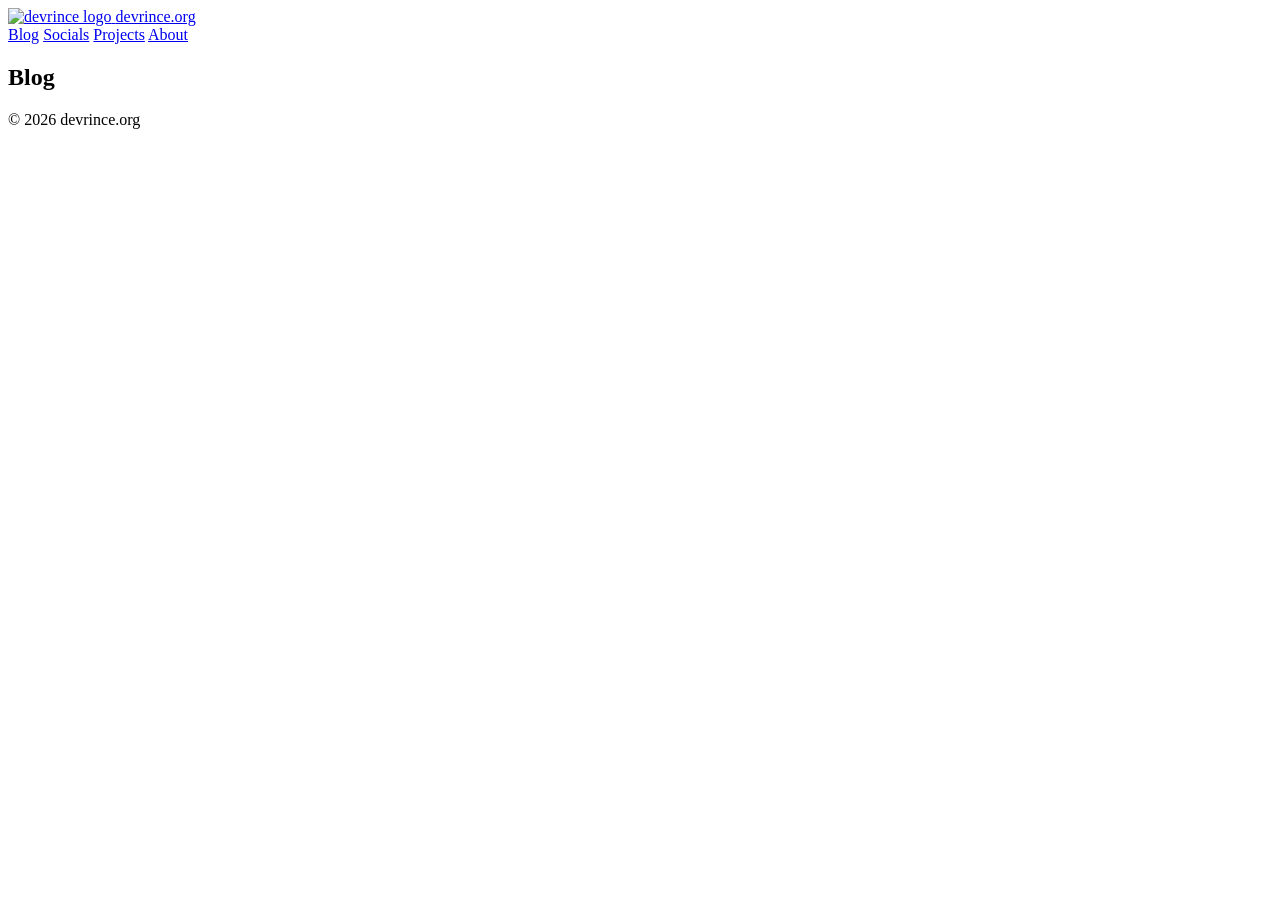
==== index.html @ 3d107c9f "Add initial HTML structure for the blog page" ====
<!DOCTYPE html>
<html lang="en">
    <head>
        <meta charset="UTF-8">
        <meta name="viewport" content="width=device-width, initial-scale=1.0">
        <title>Blog | devrince.org</title>
        <meta name="description" content="Prince (Devrince): blog post about my projects and learning.">
        <link rel="icon" href="logo.svg" type="image/svg+xml">
        <link rel="stylesheet" href="styles.css">
    </head>
    <body>

        <header>
            <a class="brand" href="index.html">
                <img src="logo.svg" alt="devrince logo" class="logo-img">
                <span>devrince.org</span>
            </a>
            <nav>
                <a href="index.html" class="active">Blog</a>
                <a href="socials.html">Socials</a>
                <a href="projects.html">Projects</a>
                <a href="about.html">About</a>
            </nav>
        </header>

        <main>
            <h2>Blog</h2>
            <div id="post-list"></div>
        </main>

        <footer>&copy; 2026 devrince.org</footer>

        <script src="posts.js"></script>
        <script src="scripts.js"></script>
    </body>
</html>
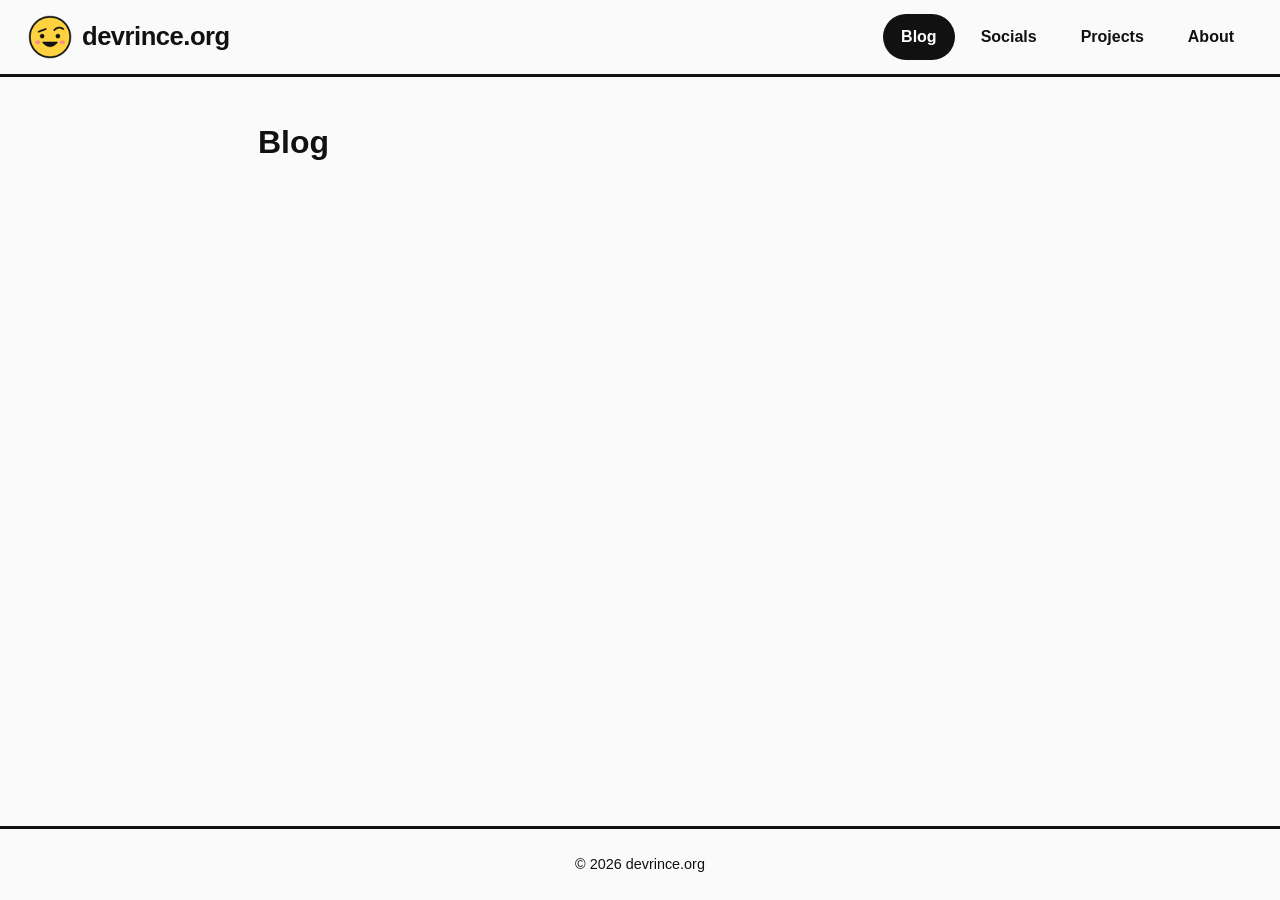
==== commit e1e75be2: "Add debuged socials page and styles for social media links" ====
--- a/index.html
+++ b/index.html
@@ -5,14 +5,14 @@
         <meta name="viewport" content="width=device-width, initial-scale=1.0">
         <title>Blog | devrince.org</title>
         <meta name="description" content="Prince (Devrince): blog post about my projects and learning.">
-        <link rel="icon" href="logo.svg" type="image/svg+xml">
+        <link rel="icon" href="logo.png" type="image/svg+xml">
         <link rel="stylesheet" href="styles.css">
     </head>
     <body>
 
         <header>
             <a class="brand" href="index.html">
-                <img src="logo.svg" alt="devrince logo" class="logo-img">
+                <img src="logo.png" alt="devrince logo" class="logo-img">
                 <span>devrince.org</span>
             </a>
             <nav>
--- a/styles.css
+++ b/styles.css
@@ -0,0 +1,236 @@
+/* ===== Colors and base ===== */
+:root {
+  --bg: #fafafa;
+  --ink: #111;
+  --white: #fff;
+  --yellow: #ffd23f;
+  --muted: #555;
+}
+
+* { box-sizing: border-box; margin: 0; padding: 0; }
+
+body {
+  font-family: "Helvetica Neue", Arial, sans-serif;
+  background: var(--bg);
+  color: var(--ink);
+  min-height: 100vh;
+  display: flex;
+  flex-direction: column;
+  line-height: 1.6;
+}
+
+/* ===== Top bar ===== */
+header {
+  display: flex;
+  justify-content: space-between;
+  align-items: center;
+  flex-wrap: wrap;
+  gap: 12px;
+  padding: 14px 28px;
+  border-bottom: 3px solid var(--ink);
+}
+
+.brand {
+  display: flex;
+  align-items: center;
+  gap: 10px;
+  text-decoration: none;
+  color: var(--ink);
+  cursor: pointer;
+}
+
+.logo-img {
+  width: 44px;
+  height: 44px;
+}
+
+.brand span {
+  font-size: 1.6rem;
+  font-weight: 900;
+  letter-spacing: -0.5px;
+}
+
+nav {
+  display: flex;
+  flex-wrap: wrap;
+  gap: 8px;
+}
+
+nav a {
+  font-weight: 700;
+  color: var(--ink);
+  text-decoration: none;
+  padding: 8px 16px;
+  border: 2px solid transparent;
+  border-radius: 999px;
+  cursor: pointer;
+  transition: transform 0.15s, background 0.15s;
+}
+
+nav a:hover,
+nav a:focus-visible {
+  background: var(--yellow);
+  border-color: var(--ink);
+  transform: rotate(-2deg);
+  outline: none;
+}
+
+nav a.active {
+  background: var(--ink);
+  color: var(--white);
+}
+
+/* ===== Page content ===== */
+main {
+  flex: 1;
+  width: 100%;
+  max-width: 820px;
+  margin: 0 auto;
+  padding: 40px 28px;
+}
+
+h2 {
+  font-size: 2rem;
+  font-weight: 900;
+  margin-bottom: 20px;
+}
+
+/* ===== Blog posts ===== */
+.post {
+  background: var(--white);
+  border: 2px solid var(--ink);
+  border-radius: 16px;
+  padding: 24px;
+  margin-bottom: 24px;
+  box-shadow: 6px 6px 0 var(--ink);
+}
+
+.post time {
+  font-weight: 700;
+  font-size: 0.9rem;
+}
+
+.post h3 {
+  font-size: 1.5rem;
+  margin: 6px 0 12px;
+}
+
+.post p {
+  margin-bottom: 12px;
+}
+
+/* ===== Cards (socials and projects) ===== */
+.cards {
+  display: grid;
+  gap: 18px;
+  grid-template-columns: repeat(auto-fit, minmax(220px, 1fr));
+}
+
+.card {
+  display: flex;
+  align-items: center;
+  gap: 14px;
+  padding: 20px;
+  background: var(--white);
+  border: 2px solid var(--ink);
+  border-radius: 16px;
+  color: var(--ink);
+  text-decoration: none;
+  cursor: pointer;
+  transition: transform 0.15s, box-shadow 0.15s;
+}
+
+.card:hover,
+.card:focus-visible {
+  transform: translate(-3px, -3px);
+  box-shadow: 6px 6px 0 var(--ink);
+  outline: none;
+}
+
+.card strong {
+  display: block;
+  font-size: 1.1rem;
+}
+
+.card span {
+  color: var(--muted);
+  font-size: 0.95rem;
+}
+
+.icon {
+  width: 36px;
+  height: 36px;
+  flex-shrink: 0;
+}
+
+.project { display: block; }
+
+.project strong {
+  font-size: 1.3rem;
+}
+
+/* ===== About ===== */
+.about-text p {
+  max-width: 65ch;
+  margin-bottom: 16px;
+  font-size: 1.05rem;
+}
+
+/* ===== Admin helper (not in the menu) ===== */
+.note {
+  color: var(--muted);
+  margin-bottom: 20px;
+}
+
+.admin-form label,
+.admin-output {
+  display: block;
+  font-weight: 700;
+  margin-bottom: 16px;
+}
+
+.admin-form input,
+.admin-form textarea,
+.admin-output textarea {
+  display: block;
+  width: 100%;
+  margin-top: 6px;
+  padding: 10px;
+  font: inherit;
+  font-weight: 400;
+  color: var(--ink);
+  background: var(--white);
+  border: 2px solid var(--ink);
+  border-radius: 10px;
+}
+
+.btn {
+  font: inherit;
+  font-weight: 700;
+  color: var(--ink);
+  background: var(--yellow);
+  border: 2px solid var(--ink);
+  border-radius: 999px;
+  padding: 10px 18px;
+  margin-bottom: 16px;
+  cursor: pointer;
+}
+
+.btn:hover {
+  transform: rotate(-2deg);
+}
+
+/* ===== Footer ===== */
+footer {
+  text-align: center;
+  padding: 24px;
+  font-size: 0.9rem;
+  border-top: 3px solid var(--ink);
+}
+
+/* ===== Phones ===== */
+@media (max-width: 520px) {
+  header { padding: 14px 16px; }
+  main { padding: 28px 16px; }
+  .brand span { font-size: 1.3rem; }
+}
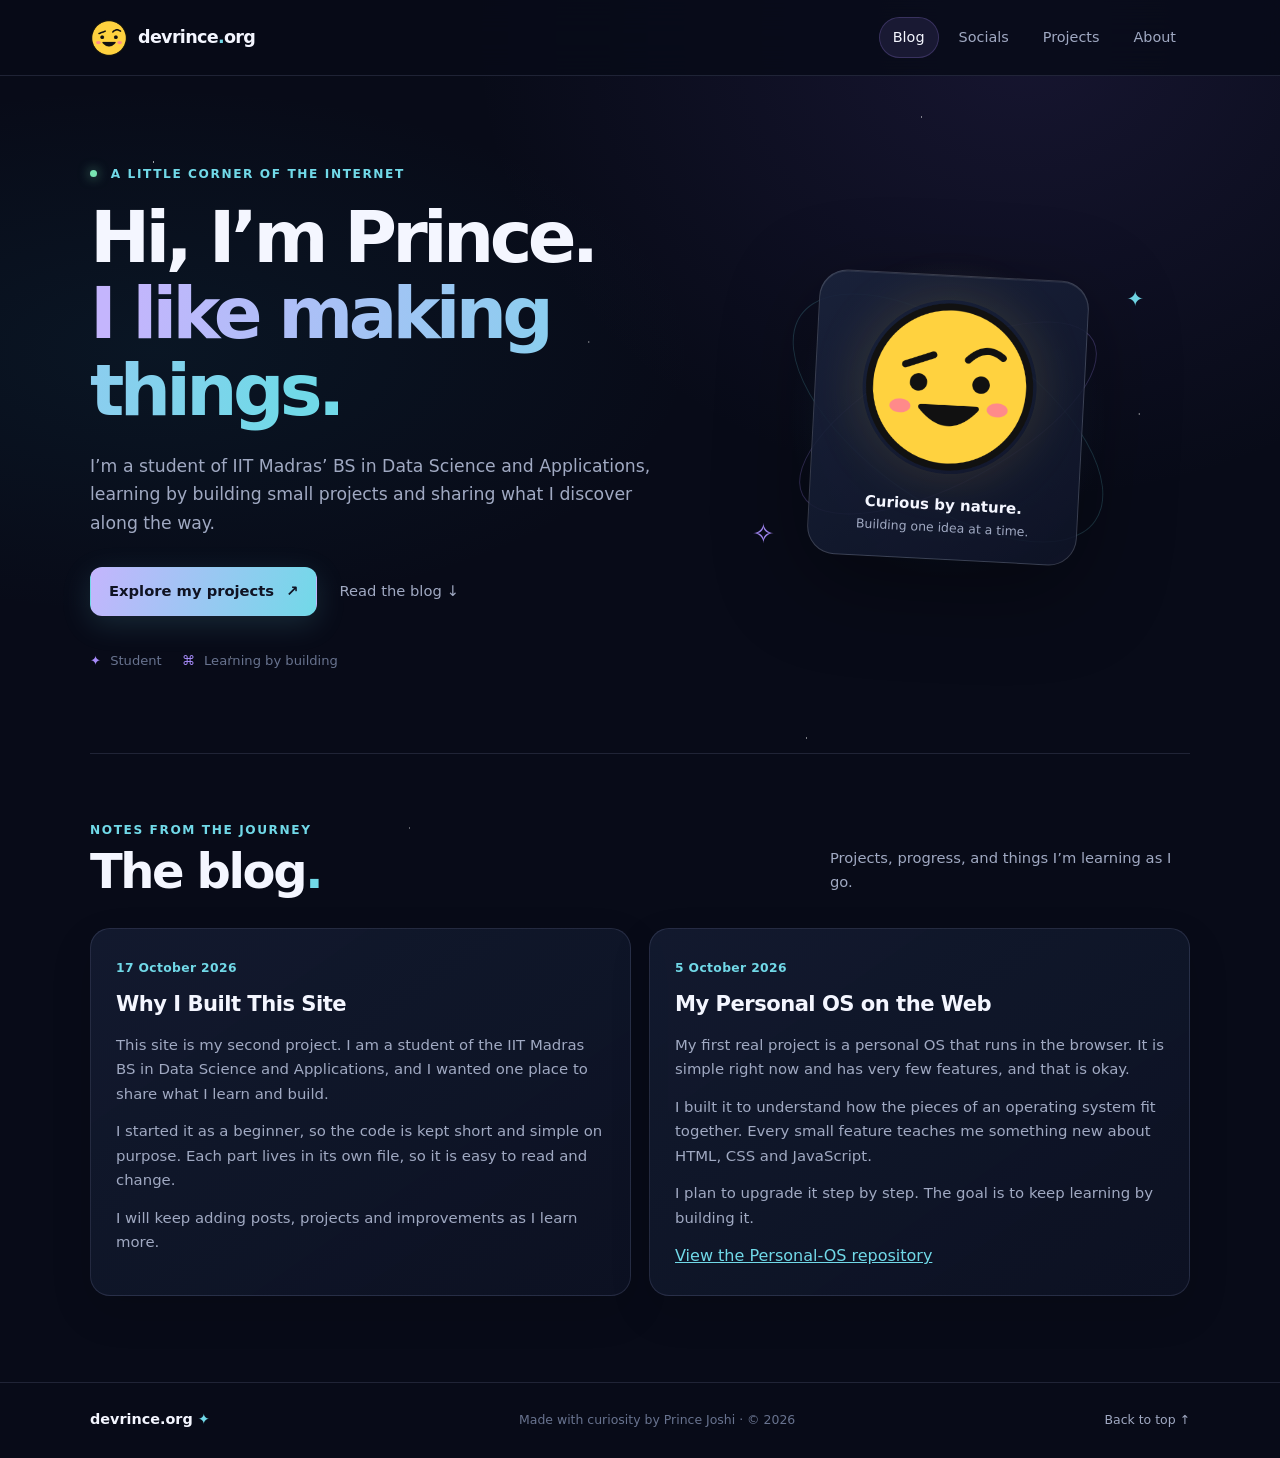
==== commit 041be963: "Refactor blog and project pages for improved structure and accessibility; update styles for a modern" ====
--- a/index.html
+++ b/index.html
@@ -3,20 +3,20 @@
     <head>
         <meta charset="UTF-8">
         <meta name="viewport" content="width=device-width, initial-scale=1.0">
-        <title>Blog | devrince.org</title>
-        <meta name="description" content="Prince (Devrince): blog post about my projects and learning.">
-        <link rel="icon" href="logo.png" type="image/svg+xml">
+        <meta name="description" content="The personal website of Prince Joshi — student, builder, and lifelong learner.">
+        <meta name="theme-color" content="#080b18">
+        <title>Prince Joshi — Devrince</title>
+        <link rel="icon" href="logo.png" type="image/png">
         <link rel="stylesheet" href="styles.css">
     </head>
-    <body>
-
-        <header>
-            <a class="brand" href="index.html">
-                <img src="logo.png" alt="devrince logo" class="logo-img">
-                <span>devrince.org</span>
+    <body id="top">
+        <header class="site-header">
+            <a class="brand" href="index.html" aria-label="Devrince home">
+                <img src="logo.png" alt="" class="logo-img">
+                <span>devrince<span class="brand-dot">.</span>org</span>
             </a>
-            <nav>
-                <a href="index.html" class="active">Blog</a>
+            <nav aria-label="Main navigation">
+                <a href="#blog" class="active" aria-current="page">Blog</a>
                 <a href="socials.html">Socials</a>
                 <a href="projects.html">Projects</a>
                 <a href="about.html">About</a>
@@ -24,13 +24,52 @@
         </header>
 
         <main>
-            <h2>Blog</h2>
-            <div id="post-list"></div>
+            <section class="hero" aria-labelledby="hero-title">
+                <div class="hero-copy">
+                    <p class="eyebrow"><span class="status-dot"></span> A little corner of the internet</p>
+                    <h1 id="hero-title">Hi, I’m Prince.<br><span class="gradient-text">I like making things.</span></h1>
+                    <p class="hero-text">I’m a student of IIT Madras’ BS in Data Science and Applications, learning by building small projects and sharing what I discover along the way.</p>
+                    <div class="hero-actions">
+                        <a class="button button-primary" href="projects.html">Explore my projects <span aria-hidden="true">↗</span></a>
+                        <a class="text-link" href="#blog">Read the blog <span aria-hidden="true">↓</span></a>
+                    </div>
+                    <div class="hero-meta">
+                        <span><span aria-hidden="true">✦</span> Student</span>
+                        <span><span aria-hidden="true">⌘</span> Learning by building</span>
+                    </div>
+                </div>
+
+                <div class="hero-art" aria-label="A smiling yellow face, the Devrince logo">
+                    <div class="orbit orbit-one"></div>
+                    <div class="orbit orbit-two"></div>
+                    <span class="orbit-star orbit-star-one" aria-hidden="true">✦</span>
+                    <span class="orbit-star orbit-star-two" aria-hidden="true">✧</span>
+                    <div class="logo-card">
+                        <img src="logo.png" alt="Devrince smiling face logo">
+                        <p>Curious by nature.<br><span>Building one idea at a time.</span></p>
+                    </div>
+                </div>
+            </section>
+
+            <section class="section blog-section" id="blog" aria-labelledby="blog-title">
+                <div class="section-heading">
+                    <div>
+                        <p class="eyebrow">Notes from the journey</p>
+                        <h2 id="blog-title">The blog<span class="brand-dot">.</span></h2>
+                    </div>
+                    <p class="section-intro">Projects, progress, and things I’m learning as I go.</p>
+                </div>
+                <div id="post-list" class="post-list"></div>
+            </section>
         </main>
 
-        <footer>&copy; 2026 devrince.org</footer>
+        <footer class="site-footer">
+            <a class="footer-brand" href="#top">devrince.org <span class="brand-dot">✦</span></a>
+            <p>Made with curiosity by Prince Joshi · © 2026</p>
+            <a class="back-to-top" href="#top">Back to top ↑</a>
+        </footer>
 
         <script src="posts.js"></script>
-        <script src="scripts.js"></script>
+        <script src="script.js"></script>
     </body>
-</html>+</html>
--- a/styles.css
+++ b/styles.css
@@ -1,192 +1,591 @@
-/* ===== Colors and base ===== */
 :root {
-  --bg: #fafafa;
-  --ink: #111;
-  --white: #fff;
+  color-scheme: dark;
+  --bg: #080b18;
+  --panel: #101629;
+  --panel-raised: #141c32;
+  --ink: #f4f6ff;
+  --muted: #a0a9c2;
+  --subtle: #68738f;
+  --line: rgba(191, 202, 255, 0.13);
+  --violet: #a78bfa;
+  --cyan: #71d9e8;
   --yellow: #ffd23f;
-  --muted: #555;
-}
-
-* { box-sizing: border-box; margin: 0; padding: 0; }
+  --content-width: 1100px;
+}
+
+* {
+  box-sizing: border-box;
+}
+
+html {
+  scroll-behavior: smooth;
+  scroll-padding-top: 100px;
+}
 
 body {
-  font-family: "Helvetica Neue", Arial, sans-serif;
-  background: var(--bg);
-  color: var(--ink);
   min-height: 100vh;
+  margin: 0;
   display: flex;
   flex-direction: column;
-  line-height: 1.6;
-}
-
-/* ===== Top bar ===== */
-header {
+  color: var(--ink);
+  background-color: var(--bg);
+  background-image:
+    radial-gradient(1px 1px at 12% 18%, rgba(255, 255, 255, 0.62) 50%, transparent 100%),
+    radial-gradient(1px 1px at 72% 13%, rgba(255, 255, 255, 0.48) 50%, transparent 100%),
+    radial-gradient(1px 1px at 46% 38%, rgba(255, 255, 255, 0.4) 50%, transparent 100%),
+    radial-gradient(1px 1px at 89% 46%, rgba(255, 255, 255, 0.48) 50%, transparent 100%),
+    radial-gradient(1px 1px at 18% 73%, rgba(255, 255, 255, 0.38) 50%, transparent 100%),
+    radial-gradient(1px 1px at 63% 82%, rgba(255, 255, 255, 0.48) 50%, transparent 100%),
+    radial-gradient(1px 1px at 32% 92%, rgba(255, 255, 255, 0.36) 50%, transparent 100%),
+    radial-gradient(ellipse at 80% 4%, rgba(93, 71, 166, 0.17), transparent 38%),
+    radial-gradient(ellipse at 12% 39%, rgba(25, 116, 143, 0.1), transparent 34%);
+  background-attachment: fixed;
+  font-family: Inter, ui-sans-serif, system-ui, -apple-system, BlinkMacSystemFont, "Segoe UI", sans-serif;
+  line-height: 1.65;
+  -webkit-font-smoothing: antialiased;
+}
+
+a {
+  color: inherit;
+}
+
+a:focus-visible,
+button:focus-visible,
+input:focus-visible,
+textarea:focus-visible {
+  outline: 3px solid var(--cyan);
+  outline-offset: 4px;
+}
+
+.site-header {
+  position: sticky;
+  top: 0;
+  z-index: 10;
+  width: 100%;
+  min-height: 76px;
+  padding: 12px max(24px, calc((100vw - var(--content-width)) / 2));
   display: flex;
+  align-items: center;
   justify-content: space-between;
+  gap: 24px;
+  border-bottom: 1px solid var(--line);
+  background: rgba(8, 11, 24, 0.84);
+  backdrop-filter: blur(18px);
+}
+
+.brand {
+  display: inline-flex;
+  align-items: center;
+  gap: 10px;
+  color: var(--ink);
+  text-decoration: none;
+  font-size: 1.1rem;
+  font-weight: 750;
+  letter-spacing: -0.04em;
+}
+
+.logo-img {
+  width: 38px;
+  height: 38px;
+  object-fit: contain;
+  border-radius: 50%;
+}
+
+.brand-dot {
+  color: var(--cyan);
+}
+
+nav {
+  display: flex;
+  align-items: center;
+  gap: 6px;
+}
+
+nav a {
+  padding: 8px 13px;
+  border: 1px solid transparent;
+  border-radius: 999px;
+  color: var(--muted);
+  text-decoration: none;
+  font-size: 0.9rem;
+  transition: color 160ms ease, background 160ms ease, border-color 160ms ease;
+}
+
+nav a:hover,
+nav a:focus-visible,
+nav a.active {
+  color: var(--ink);
+  background: rgba(167, 139, 250, 0.11);
+  border-color: rgba(167, 139, 250, 0.22);
+}
+
+main {
+  flex: 1;
+  width: min(100% - 48px, var(--content-width));
+  margin: 0 auto;
+}
+
+.hero {
+  min-height: 580px;
+  padding: 88px 0 82px;
+  display: grid;
+  grid-template-columns: minmax(0, 1.08fr) minmax(300px, 0.92fr);
+  align-items: center;
+  gap: 48px;
+}
+
+.eyebrow {
+  margin: 0 0 15px;
+  color: var(--cyan);
+  font-size: 0.76rem;
+  font-weight: 750;
+  letter-spacing: 0.13em;
+  text-transform: uppercase;
+}
+
+.status-dot {
+  display: inline-block;
+  width: 7px;
+  height: 7px;
+  margin: 0 8px 1px 0;
+  border-radius: 50%;
+  background: #79e4b2;
+  box-shadow: 0 0 12px rgba(121, 228, 178, 0.7);
+}
+
+.hero h1 {
+  margin: 0;
+  font-size: clamp(2.8rem, 5.7vw, 4.5rem);
+  line-height: 1.06;
+  letter-spacing: -0.065em;
+}
+
+.gradient-text {
+  color: transparent;
+  background: linear-gradient(100deg, #c4b5fd 5%, #71d9e8 92%);
+  background-clip: text;
+  -webkit-background-clip: text;
+}
+
+.hero-text {
+  max-width: 590px;
+  margin: 24px 0 0;
+  color: var(--muted);
+  font-size: 1.08rem;
+}
+
+.hero-actions {
+  margin-top: 30px;
+  display: flex;
   align-items: center;
   flex-wrap: wrap;
+  gap: 22px;
+}
+
+.button {
+  min-height: 48px;
+  padding: 11px 18px;
+  display: inline-flex;
+  align-items: center;
+  justify-content: center;
   gap: 12px;
-  padding: 14px 28px;
-  border-bottom: 3px solid var(--ink);
-}
-
-.brand {
+  border: 1px solid transparent;
+  border-radius: 12px;
+  text-decoration: none;
+  font-size: 0.92rem;
+  font-weight: 700;
+  transition: transform 160ms ease, box-shadow 160ms ease, background 160ms ease;
+}
+
+.button:hover {
+  transform: translateY(-2px);
+}
+
+.button-primary {
+  color: #101323;
+  background: linear-gradient(110deg, #c4b5fd, #71d9e8);
+  box-shadow: 0 8px 30px rgba(113, 217, 232, 0.15);
+}
+
+.button-primary:hover {
+  box-shadow: 0 10px 34px rgba(113, 217, 232, 0.25);
+}
+
+.text-link {
+  color: var(--muted);
+  text-decoration: none;
+  font-size: 0.92rem;
+}
+
+.text-link:hover,
+.back-to-top:hover {
+  color: var(--cyan);
+}
+
+.hero-meta {
+  margin-top: 34px;
+  display: flex;
+  flex-wrap: wrap;
+  gap: 20px;
+  color: var(--subtle);
+  font-size: 0.82rem;
+}
+
+.hero-meta span span {
+  padding-right: 5px;
+  color: var(--violet);
+}
+
+.hero-art {
+  position: relative;
+  min-height: 380px;
+  display: grid;
+  place-items: center;
+  isolation: isolate;
+}
+
+.hero-art::before {
+  position: absolute;
+  z-index: -1;
+  width: min(320px, 80vw);
+  aspect-ratio: 1;
+  border-radius: 50%;
+  background: radial-gradient(circle, rgba(117, 98, 190, 0.2), rgba(37, 93, 133, 0.11) 48%, transparent 70%);
+  content: "";
+}
+
+.orbit {
+  position: absolute;
+  width: 330px;
+  height: 130px;
+  border: 1px solid rgba(167, 139, 250, 0.28);
+  border-radius: 50%;
+  transform: rotate(-28deg);
+}
+
+.orbit-two {
+  width: 360px;
+  height: 170px;
+  border-color: rgba(113, 217, 232, 0.2);
+  transform: rotate(35deg);
+}
+
+.orbit-star {
+  position: absolute;
+  color: var(--cyan);
+}
+
+.orbit-star-one {
+  top: 54px;
+  right: 46px;
+  font-size: 1.3rem;
+}
+
+.orbit-star-two {
+  bottom: 51px;
+  left: 46px;
+  color: var(--violet);
+  font-size: 1.7rem;
+}
+
+.logo-card {
+  width: min(270px, 70vw);
+  padding: 24px 20px 20px;
+  border: 1px solid rgba(255, 255, 255, 0.16);
+  border-radius: 28px;
+  background: linear-gradient(145deg, rgba(26, 35, 60, 0.92), rgba(15, 20, 39, 0.88));
+  box-shadow: 0 24px 90px rgba(0, 0, 0, 0.38), inset 0 1px rgba(255, 255, 255, 0.09);
+  text-align: center;
+  transform: rotate(3deg);
+}
+
+.logo-card img {
+  width: 174px;
+  height: 174px;
+  object-fit: contain;
+  border-radius: 50%;
+  box-shadow: 0 0 54px rgba(255, 210, 63, 0.15);
+}
+
+.logo-card p {
+  margin: 13px 0 0;
+  font-size: 0.94rem;
+  font-weight: 700;
+  line-height: 1.45;
+}
+
+.logo-card p span {
+  color: var(--muted);
+  font-size: 0.78rem;
+  font-weight: 450;
+}
+
+.section {
+  padding: 66px 0 86px;
+  border-top: 1px solid var(--line);
+}
+
+.section-heading {
+  margin-bottom: 28px;
+  display: flex;
+  align-items: end;
+  justify-content: space-between;
+  gap: 24px;
+}
+
+.section-heading .eyebrow {
+  margin-bottom: 4px;
+}
+
+.section-heading h2,
+.page-title {
+  margin: 0;
+  font-size: clamp(2rem, 4vw, 3rem);
+  line-height: 1.15;
+  letter-spacing: -0.05em;
+}
+
+.section-intro {
+  max-width: 360px;
+  margin: 0 0 5px;
+  color: var(--muted);
+  font-size: 0.92rem;
+}
+
+.post-list {
+  display: grid;
+  grid-template-columns: repeat(2, minmax(0, 1fr));
+  gap: 18px;
+}
+
+.post,
+.card,
+.about-panel {
+  border: 1px solid var(--line);
+  border-radius: 20px;
+  background: linear-gradient(145deg, rgba(20, 28, 50, 0.86), rgba(13, 18, 35, 0.94));
+  box-shadow: 0 16px 40px rgba(0, 0, 0, 0.13);
+}
+
+.post {
+  padding: 25px;
+}
+
+.post time {
+  color: var(--cyan);
+  font-size: 0.77rem;
+  font-weight: 700;
+  letter-spacing: 0.03em;
+}
+
+.post h3 {
+  margin: 10px 0 14px;
+  font-size: 1.32rem;
+  line-height: 1.35;
+  letter-spacing: -0.025em;
+}
+
+.post p,
+.about-text p {
+  margin: 0 0 13px;
+  color: var(--muted);
+  font-size: 0.93rem;
+}
+
+.post p:last-child,
+.about-text p:last-child {
+  margin-bottom: 0;
+}
+
+.post a,
+.inline-link {
+  color: var(--cyan);
+}
+
+.page-main {
+  padding-top: 72px;
+  padding-bottom: 88px;
+}
+
+.page-heading {
+  max-width: 690px;
+  margin-bottom: 32px;
+}
+
+.page-heading .eyebrow {
+  margin-bottom: 8px;
+}
+
+.page-heading > p:last-child {
+  margin: 14px 0 0;
+  color: var(--muted);
+  font-size: 1rem;
+}
+
+.cards {
+  display: grid;
+  grid-template-columns: repeat(auto-fit, minmax(240px, 1fr));
+  gap: 16px;
+}
+
+.card {
+  min-height: 126px;
+  padding: 22px;
   display: flex;
   align-items: center;
-  gap: 10px;
-  text-decoration: none;
-  color: var(--ink);
-  cursor: pointer;
-}
-
-.logo-img {
-  width: 44px;
-  height: 44px;
-}
-
-.brand span {
-  font-size: 1.6rem;
-  font-weight: 900;
-  letter-spacing: -0.5px;
-}
-
-nav {
-  display: flex;
-  flex-wrap: wrap;
-  gap: 8px;
-}
-
-nav a {
-  font-weight: 700;
+  gap: 16px;
   color: var(--ink);
   text-decoration: none;
-  padding: 8px 16px;
-  border: 2px solid transparent;
-  border-radius: 999px;
-  cursor: pointer;
-  transition: transform 0.15s, background 0.15s;
-}
-
-nav a:hover,
-nav a:focus-visible {
-  background: var(--yellow);
-  border-color: var(--ink);
-  transform: rotate(-2deg);
-  outline: none;
-}
-
-nav a.active {
-  background: var(--ink);
-  color: var(--white);
-}
-
-/* ===== Page content ===== */
-main {
-  flex: 1;
+  transition: transform 170ms ease, border-color 170ms ease, background 170ms ease;
+}
+
+.card:hover,
+.card:focus-visible {
+  transform: translateY(-3px);
+  border-color: rgba(113, 217, 232, 0.42);
+  background: linear-gradient(145deg, rgba(27, 38, 65, 0.95), rgba(15, 24, 42, 0.98));
+}
+
+.icon {
+  width: 38px;
+  height: 38px;
+  flex: 0 0 38px;
+  color: var(--cyan);
+}
+
+.card strong {
+  display: block;
+  font-size: 1rem;
+}
+
+.card span {
+  display: block;
+  margin-top: 3px;
+  color: var(--muted);
+  font-size: 0.86rem;
+}
+
+.project-card {
+  align-items: flex-start;
+  flex-direction: column;
+  gap: 18px;
+}
+
+.project-mark {
+  width: 48px;
+  height: 48px;
+  display: grid;
+  place-items: center;
+  border: 1px solid rgba(167, 139, 250, 0.25);
+  border-radius: 15px;
+  color: var(--violet);
+  background: rgba(167, 139, 250, 0.1);
+  font-size: 1.2rem;
+}
+
+.project-card strong {
+  font-size: 1.2rem;
+}
+
+.project-card .project-description {
+  max-width: 55ch;
+  margin-top: 8px;
+  line-height: 1.65;
+}
+
+.project-link {
+  margin-top: 18px;
+  color: var(--cyan) !important;
+  font-size: 0.85rem !important;
+  font-weight: 700;
+}
+
+.about-layout {
+  display: grid;
+  grid-template-columns: minmax(0, 1.3fr) minmax(230px, 0.7fr);
+  gap: 18px;
+  align-items: start;
+}
+
+.about-panel {
+  padding: 28px;
+}
+
+.about-text p {
+  font-size: 1rem;
+}
+
+.about-facts {
+  display: grid;
+  gap: 12px;
+}
+
+.fact {
+  padding: 17px;
+  border: 1px solid var(--line);
+  border-radius: 15px;
+  background: rgba(16, 22, 41, 0.76);
+}
+
+.fact span {
+  display: block;
+  color: var(--subtle);
+  font-size: 0.74rem;
+  font-weight: 700;
+  letter-spacing: 0.08em;
+  text-transform: uppercase;
+}
+
+.fact strong {
+  display: block;
+  margin-top: 5px;
+  font-size: 0.9rem;
+}
+
+.site-footer {
   width: 100%;
-  max-width: 820px;
-  margin: 0 auto;
-  padding: 40px 28px;
-}
-
-h2 {
-  font-size: 2rem;
-  font-weight: 900;
-  margin-bottom: 20px;
-}
-
-/* ===== Blog posts ===== */
-.post {
-  background: var(--white);
-  border: 2px solid var(--ink);
-  border-radius: 16px;
-  padding: 24px;
-  margin-bottom: 24px;
-  box-shadow: 6px 6px 0 var(--ink);
-}
-
-.post time {
-  font-weight: 700;
-  font-size: 0.9rem;
-}
-
-.post h3 {
-  font-size: 1.5rem;
-  margin: 6px 0 12px;
-}
-
-.post p {
-  margin-bottom: 12px;
-}
-
-/* ===== Cards (socials and projects) ===== */
-.cards {
-  display: grid;
-  gap: 18px;
-  grid-template-columns: repeat(auto-fit, minmax(220px, 1fr));
-}
-
-.card {
+  min-height: 76px;
+  padding: 18px max(24px, calc((100vw - var(--content-width)) / 2));
   display: flex;
   align-items: center;
-  gap: 14px;
-  padding: 20px;
-  background: var(--white);
-  border: 2px solid var(--ink);
-  border-radius: 16px;
+  justify-content: space-between;
+  gap: 20px;
+  border-top: 1px solid var(--line);
+  color: var(--subtle);
+  font-size: 0.78rem;
+}
+
+.site-footer p {
+  margin: 0;
+  text-align: center;
+}
+
+.footer-brand,
+.back-to-top {
+  color: var(--muted);
+  text-decoration: none;
+}
+
+.footer-brand {
   color: var(--ink);
-  text-decoration: none;
-  cursor: pointer;
-  transition: transform 0.15s, box-shadow 0.15s;
-}
-
-.card:hover,
-.card:focus-visible {
-  transform: translate(-3px, -3px);
-  box-shadow: 6px 6px 0 var(--ink);
-  outline: none;
-}
-
-.card strong {
+  font-size: 0.9rem;
+  font-weight: 700;
+}
+
+/* Admin helper */
+.note {
+  max-width: 65ch;
+  margin: 14px 0 26px;
+  color: var(--muted);
+}
+
+.admin-form label,
+.admin-output label {
   display: block;
-  font-size: 1.1rem;
-}
-
-.card span {
-  color: var(--muted);
-  font-size: 0.95rem;
-}
-
-.icon {
-  width: 36px;
-  height: 36px;
-  flex-shrink: 0;
-}
-
-.project { display: block; }
-
-.project strong {
-  font-size: 1.3rem;
-}
-
-/* ===== About ===== */
-.about-text p {
-  max-width: 65ch;
-  margin-bottom: 16px;
-  font-size: 1.05rem;
-}
-
-/* ===== Admin helper (not in the menu) ===== */
-.note {
-  color: var(--muted);
-  margin-bottom: 20px;
-}
-
-.admin-form label,
-.admin-output {
-  display: block;
-  font-weight: 700;
-  margin-bottom: 16px;
+  margin-bottom: 18px;
+  color: var(--ink);
+  font-size: 0.9rem;
+  font-weight: 650;
 }
 
 .admin-form input,
@@ -194,43 +593,160 @@
 .admin-output textarea {
   display: block;
   width: 100%;
-  margin-top: 6px;
-  padding: 10px;
+  margin-top: 7px;
+  padding: 12px 14px;
+  border: 1px solid var(--line);
+  border-radius: 12px;
+  color: var(--ink);
+  background: var(--panel);
   font: inherit;
   font-weight: 400;
-  color: var(--ink);
-  background: var(--white);
-  border: 2px solid var(--ink);
-  border-radius: 10px;
-}
-
-.btn {
-  font: inherit;
-  font-weight: 700;
-  color: var(--ink);
-  background: var(--yellow);
-  border: 2px solid var(--ink);
-  border-radius: 999px;
-  padding: 10px 18px;
-  margin-bottom: 16px;
-  cursor: pointer;
-}
-
-.btn:hover {
-  transform: rotate(-2deg);
-}
-
-/* ===== Footer ===== */
-footer {
-  text-align: center;
-  padding: 24px;
-  font-size: 0.9rem;
-  border-top: 3px solid var(--ink);
-}
-
-/* ===== Phones ===== */
-@media (max-width: 520px) {
-  header { padding: 14px 16px; }
-  main { padding: 28px 16px; }
-  .brand span { font-size: 1.3rem; }
-}
+}
+
+.admin-form textarea,
+.admin-output textarea {
+  resize: vertical;
+}
+
+.admin-output {
+  margin-top: 24px;
+}
+
+.admin-output textarea {
+  min-height: 180px;
+}
+
+.form-status {
+  min-height: 1.5em;
+  color: var(--cyan);
+  font-size: 0.88rem;
+}
+
+@media (max-width: 760px) {
+  .hero {
+    min-height: auto;
+    padding: 70px 0 62px;
+    grid-template-columns: 1fr;
+    gap: 26px;
+  }
+
+  .hero-copy {
+    max-width: 650px;
+  }
+
+  .hero-art {
+    min-height: 310px;
+  }
+
+  .post-list,
+  .about-layout {
+    grid-template-columns: 1fr;
+  }
+}
+
+@media (max-width: 560px) {
+  html {
+    scroll-padding-top: 132px;
+  }
+
+  .site-header {
+    min-height: 0;
+    padding: 12px 18px 10px;
+    align-items: flex-start;
+    flex-direction: column;
+    gap: 8px;
+  }
+
+  nav {
+    width: 100%;
+    justify-content: space-between;
+    gap: 0;
+  }
+
+  nav a {
+    padding: 7px 9px;
+    font-size: 0.82rem;
+  }
+
+  main {
+    width: min(100% - 36px, var(--content-width));
+  }
+
+  .hero {
+    padding-top: 55px;
+  }
+
+  .hero h1 {
+    font-size: clamp(2.55rem, 12vw, 3.6rem);
+  }
+
+  .hero-text {
+    font-size: 1rem;
+  }
+
+  .hero-art {
+    min-height: 280px;
+  }
+
+  .orbit {
+    width: 280px;
+    height: 110px;
+  }
+
+  .orbit-two {
+    width: 300px;
+    height: 140px;
+  }
+
+  .logo-card {
+    width: 230px;
+    padding: 18px;
+  }
+
+  .logo-card img {
+    width: 142px;
+    height: 142px;
+  }
+
+  .section {
+    padding: 52px 0 62px;
+  }
+
+  .section-heading {
+    align-items: flex-start;
+    flex-direction: column;
+    gap: 8px;
+  }
+
+  .post {
+    padding: 21px;
+  }
+
+  .page-main {
+    padding-top: 54px;
+    padding-bottom: 64px;
+  }
+
+  .site-footer {
+    padding: 17px 18px;
+    flex-wrap: wrap;
+    justify-content: center;
+    gap: 8px 18px;
+  }
+
+  .site-footer p {
+    width: 100%;
+    order: 1;
+  }
+}
+
+@media (prefers-reduced-motion: reduce) {
+  *,
+  *::before,
+  *::after {
+    scroll-behavior: auto !important;
+    transition-duration: 0.01ms !important;
+    animation-duration: 0.01ms !important;
+    animation-iteration-count: 1 !important;
+  }
+}
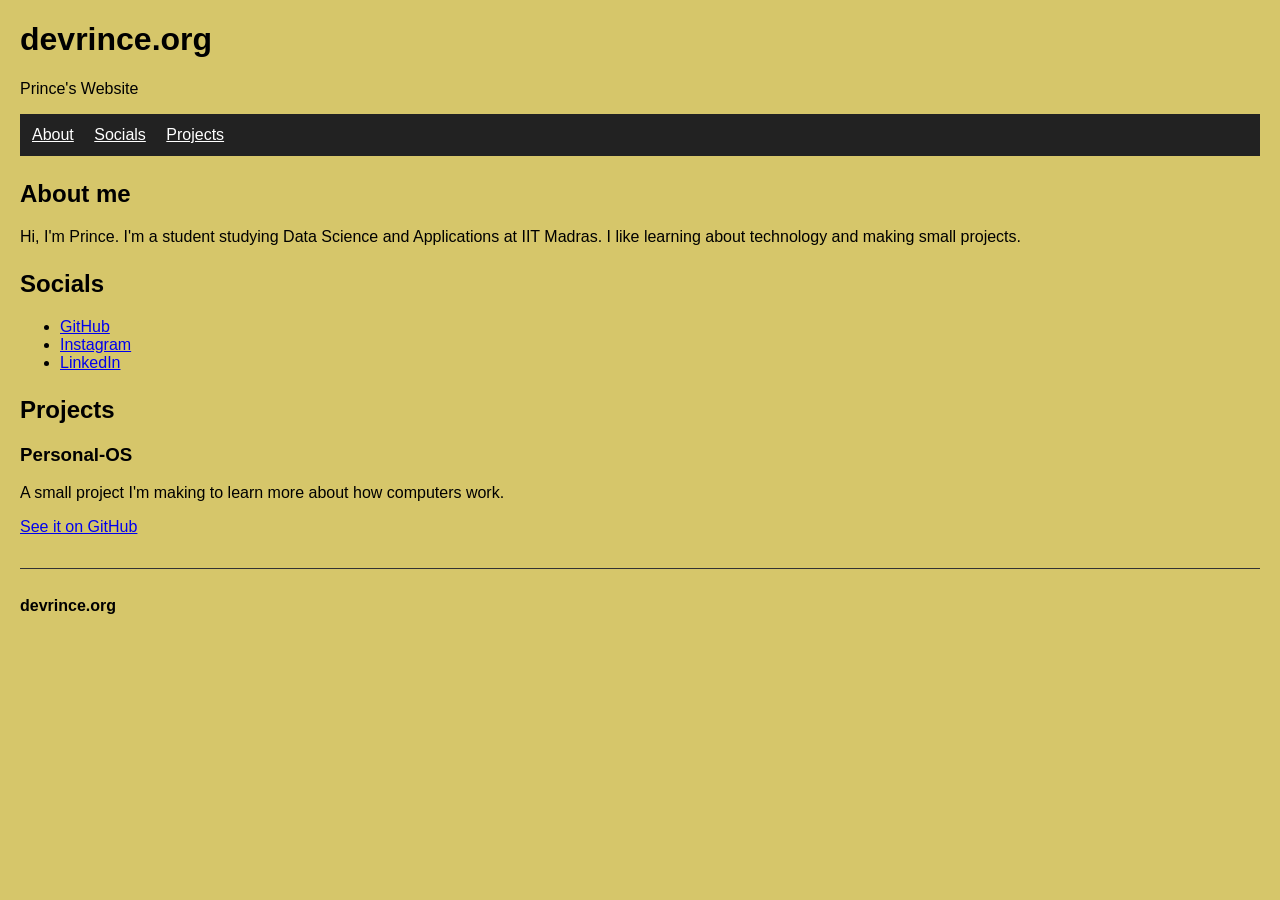
==== commit a208e9aa: "Remove about, admin, projects, and socials pages; simplify index structure and styles; delete unused" ====
--- a/index.html
+++ b/index.html
@@ -1,75 +1,44 @@
 <!DOCTYPE html>
 <html lang="en">
-    <head>
-        <meta charset="UTF-8">
-        <meta name="viewport" content="width=device-width, initial-scale=1.0">
-        <meta name="description" content="The personal website of Prince Joshi — student, builder, and lifelong learner.">
-        <meta name="theme-color" content="#080b18">
-        <title>Prince Joshi — Devrince</title>
-        <link rel="icon" href="logo.png" type="image/png">
-        <link rel="stylesheet" href="styles.css">
-    </head>
-    <body id="top">
-        <header class="site-header">
-            <a class="brand" href="index.html" aria-label="Devrince home">
-                <img src="logo.png" alt="" class="logo-img">
-                <span>devrince<span class="brand-dot">.</span>org</span>
-            </a>
-            <nav aria-label="Main navigation">
-                <a href="#blog" class="active" aria-current="page">Blog</a>
-                <a href="socials.html">Socials</a>
-                <a href="projects.html">Projects</a>
-                <a href="about.html">About</a>
-            </nav>
-        </header>
+<head>
+    <meta charset="UTF-8">
+    <meta name="viewport" content="width=device-width, initial-scale=1.0">
+    <title>devrince.org | Prince's Website</title>
+    <link rel="stylesheet" href="styles.css">
+</head>
+<body>
+    <h1>devrince.org</h1>
+    <p>Prince's Website</p>
 
-        <main>
-            <section class="hero" aria-labelledby="hero-title">
-                <div class="hero-copy">
-                    <p class="eyebrow"><span class="status-dot"></span> A little corner of the internet</p>
-                    <h1 id="hero-title">Hi, I’m Prince.<br><span class="gradient-text">I like making things.</span></h1>
-                    <p class="hero-text">I’m a student of IIT Madras’ BS in Data Science and Applications, learning by building small projects and sharing what I discover along the way.</p>
-                    <div class="hero-actions">
-                        <a class="button button-primary" href="projects.html">Explore my projects <span aria-hidden="true">↗</span></a>
-                        <a class="text-link" href="#blog">Read the blog <span aria-hidden="true">↓</span></a>
-                    </div>
-                    <div class="hero-meta">
-                        <span><span aria-hidden="true">✦</span> Student</span>
-                        <span><span aria-hidden="true">⌘</span> Learning by building</span>
-                    </div>
-                </div>
+    <nav>
+        <a href="#about">About</a>
+        <a href="#socials">Socials</a>
+        <a href="#projects">Projects</a>
+    </nav>
 
-                <div class="hero-art" aria-label="A smiling yellow face, the Devrince logo">
-                    <div class="orbit orbit-one"></div>
-                    <div class="orbit orbit-two"></div>
-                    <span class="orbit-star orbit-star-one" aria-hidden="true">✦</span>
-                    <span class="orbit-star orbit-star-two" aria-hidden="true">✧</span>
-                    <div class="logo-card">
-                        <img src="logo.png" alt="Devrince smiling face logo">
-                        <p>Curious by nature.<br><span>Building one idea at a time.</span></p>
-                    </div>
-                </div>
-            </section>
+    <section id="about">
+        <h2>About me</h2>
+        <p>Hi, I'm Prince. I'm a student studying Data Science and Applications at IIT Madras. I like learning about technology and making small projects.</p>
+    </section>
 
-            <section class="section blog-section" id="blog" aria-labelledby="blog-title">
-                <div class="section-heading">
-                    <div>
-                        <p class="eyebrow">Notes from the journey</p>
-                        <h2 id="blog-title">The blog<span class="brand-dot">.</span></h2>
-                    </div>
-                    <p class="section-intro">Projects, progress, and things I’m learning as I go.</p>
-                </div>
-                <div id="post-list" class="post-list"></div>
-            </section>
-        </main>
+    <section id="socials">
+        <h2>Socials</h2>
+        <ul>
+            <li><a href="https://github.com/Devrince">GitHub</a></li>
+            <li><a href="https://www.instagram.com/p.r.i.n.c.e.x._/">Instagram</a></li>
+            <li><a href="https://www.linkedin.com/in/prince-joshi-03653333b/">LinkedIn</a></li>
+        </ul>
+    </section>
 
-        <footer class="site-footer">
-            <a class="footer-brand" href="#top">devrince.org <span class="brand-dot">✦</span></a>
-            <p>Made with curiosity by Prince Joshi · © 2026</p>
-            <a class="back-to-top" href="#top">Back to top ↑</a>
-        </footer>
+    <section id="projects">
+        <h2>Projects</h2>
+        <h3>Personal-OS</h3>
+        <p>A small project I'm making to learn more about how computers work.</p>
+        <a href="https://github.com/Devrince/Personal-OS">See it on GitHub</a>
+    </section>
 
-        <script src="posts.js"></script>
-        <script src="script.js"></script>
-    </body>
+    <footer>
+        <p class="site-name">devrince.org</p>
+    </footer>
+</body>
 </html>
--- a/styles.css
+++ b/styles.css
@@ -1,752 +1,35 @@
-:root {
-  color-scheme: dark;
-  --bg: #080b18;
-  --panel: #101629;
-  --panel-raised: #141c32;
-  --ink: #f4f6ff;
-  --muted: #a0a9c2;
-  --subtle: #68738f;
-  --line: rgba(191, 202, 255, 0.13);
-  --violet: #a78bfa;
-  --cyan: #71d9e8;
-  --yellow: #ffd23f;
-  --content-width: 1100px;
+body {
+    margin: 20px;
+    background-color: #d6c66a;
+    background-image: url("doodles.svg");
+    font-family: Arial, sans-serif;
 }
 
-* {
-  box-sizing: border-box;
-}
-
-html {
-  scroll-behavior: smooth;
-  scroll-padding-top: 100px;
-}
-
-body {
-  min-height: 100vh;
-  margin: 0;
-  display: flex;
-  flex-direction: column;
-  color: var(--ink);
-  background-color: var(--bg);
-  background-image:
-    radial-gradient(1px 1px at 12% 18%, rgba(255, 255, 255, 0.62) 50%, transparent 100%),
-    radial-gradient(1px 1px at 72% 13%, rgba(255, 255, 255, 0.48) 50%, transparent 100%),
-    radial-gradient(1px 1px at 46% 38%, rgba(255, 255, 255, 0.4) 50%, transparent 100%),
-    radial-gradient(1px 1px at 89% 46%, rgba(255, 255, 255, 0.48) 50%, transparent 100%),
-    radial-gradient(1px 1px at 18% 73%, rgba(255, 255, 255, 0.38) 50%, transparent 100%),
-    radial-gradient(1px 1px at 63% 82%, rgba(255, 255, 255, 0.48) 50%, transparent 100%),
-    radial-gradient(1px 1px at 32% 92%, rgba(255, 255, 255, 0.36) 50%, transparent 100%),
-    radial-gradient(ellipse at 80% 4%, rgba(93, 71, 166, 0.17), transparent 38%),
-    radial-gradient(ellipse at 12% 39%, rgba(25, 116, 143, 0.1), transparent 34%);
-  background-attachment: fixed;
-  font-family: Inter, ui-sans-serif, system-ui, -apple-system, BlinkMacSystemFont, "Segoe UI", sans-serif;
-  line-height: 1.65;
-  -webkit-font-smoothing: antialiased;
-}
-
-a {
-  color: inherit;
-}
-
-a:focus-visible,
-button:focus-visible,
-input:focus-visible,
-textarea:focus-visible {
-  outline: 3px solid var(--cyan);
-  outline-offset: 4px;
-}
-
-.site-header {
-  position: sticky;
-  top: 0;
-  z-index: 10;
-  width: 100%;
-  min-height: 76px;
-  padding: 12px max(24px, calc((100vw - var(--content-width)) / 2));
-  display: flex;
-  align-items: center;
-  justify-content: space-between;
-  gap: 24px;
-  border-bottom: 1px solid var(--line);
-  background: rgba(8, 11, 24, 0.84);
-  backdrop-filter: blur(18px);
-}
-
-.brand {
-  display: inline-flex;
-  align-items: center;
-  gap: 10px;
-  color: var(--ink);
-  text-decoration: none;
-  font-size: 1.1rem;
-  font-weight: 750;
-  letter-spacing: -0.04em;
-}
-
-.logo-img {
-  width: 38px;
-  height: 38px;
-  object-fit: contain;
-  border-radius: 50%;
-}
-
-.brand-dot {
-  color: var(--cyan);
+h1 {
+    color: black;
 }
 
 nav {
-  display: flex;
-  align-items: center;
-  gap: 6px;
+    padding: 12px;
+    background-color: #222;
 }
 
 nav a {
-  padding: 8px 13px;
-  border: 1px solid transparent;
-  border-radius: 999px;
-  color: var(--muted);
-  text-decoration: none;
-  font-size: 0.9rem;
-  transition: color 160ms ease, background 160ms ease, border-color 160ms ease;
+    margin-right: 16px;
+    color: white;
 }
 
-nav a:hover,
-nav a:focus-visible,
-nav a.active {
-  color: var(--ink);
-  background: rgba(167, 139, 250, 0.11);
-  border-color: rgba(167, 139, 250, 0.22);
+.site-name {
+    color: black;
+    font-weight: bold;
 }
 
-main {
-  flex: 1;
-  width: min(100% - 48px, var(--content-width));
-  margin: 0 auto;
+section {
+    margin-top: 24px;
 }
 
-.hero {
-  min-height: 580px;
-  padding: 88px 0 82px;
-  display: grid;
-  grid-template-columns: minmax(0, 1.08fr) minmax(300px, 0.92fr);
-  align-items: center;
-  gap: 48px;
+footer {
+    margin-top: 32px;
+    padding-top: 12px;
+    border-top: 1px solid #333;
 }
-
-.eyebrow {
-  margin: 0 0 15px;
-  color: var(--cyan);
-  font-size: 0.76rem;
-  font-weight: 750;
-  letter-spacing: 0.13em;
-  text-transform: uppercase;
-}
-
-.status-dot {
-  display: inline-block;
-  width: 7px;
-  height: 7px;
-  margin: 0 8px 1px 0;
-  border-radius: 50%;
-  background: #79e4b2;
-  box-shadow: 0 0 12px rgba(121, 228, 178, 0.7);
-}
-
-.hero h1 {
-  margin: 0;
-  font-size: clamp(2.8rem, 5.7vw, 4.5rem);
-  line-height: 1.06;
-  letter-spacing: -0.065em;
-}
-
-.gradient-text {
-  color: transparent;
-  background: linear-gradient(100deg, #c4b5fd 5%, #71d9e8 92%);
-  background-clip: text;
-  -webkit-background-clip: text;
-}
-
-.hero-text {
-  max-width: 590px;
-  margin: 24px 0 0;
-  color: var(--muted);
-  font-size: 1.08rem;
-}
-
-.hero-actions {
-  margin-top: 30px;
-  display: flex;
-  align-items: center;
-  flex-wrap: wrap;
-  gap: 22px;
-}
-
-.button {
-  min-height: 48px;
-  padding: 11px 18px;
-  display: inline-flex;
-  align-items: center;
-  justify-content: center;
-  gap: 12px;
-  border: 1px solid transparent;
-  border-radius: 12px;
-  text-decoration: none;
-  font-size: 0.92rem;
-  font-weight: 700;
-  transition: transform 160ms ease, box-shadow 160ms ease, background 160ms ease;
-}
-
-.button:hover {
-  transform: translateY(-2px);
-}
-
-.button-primary {
-  color: #101323;
-  background: linear-gradient(110deg, #c4b5fd, #71d9e8);
-  box-shadow: 0 8px 30px rgba(113, 217, 232, 0.15);
-}
-
-.button-primary:hover {
-  box-shadow: 0 10px 34px rgba(113, 217, 232, 0.25);
-}
-
-.text-link {
-  color: var(--muted);
-  text-decoration: none;
-  font-size: 0.92rem;
-}
-
-.text-link:hover,
-.back-to-top:hover {
-  color: var(--cyan);
-}
-
-.hero-meta {
-  margin-top: 34px;
-  display: flex;
-  flex-wrap: wrap;
-  gap: 20px;
-  color: var(--subtle);
-  font-size: 0.82rem;
-}
-
-.hero-meta span span {
-  padding-right: 5px;
-  color: var(--violet);
-}
-
-.hero-art {
-  position: relative;
-  min-height: 380px;
-  display: grid;
-  place-items: center;
-  isolation: isolate;
-}
-
-.hero-art::before {
-  position: absolute;
-  z-index: -1;
-  width: min(320px, 80vw);
-  aspect-ratio: 1;
-  border-radius: 50%;
-  background: radial-gradient(circle, rgba(117, 98, 190, 0.2), rgba(37, 93, 133, 0.11) 48%, transparent 70%);
-  content: "";
-}
-
-.orbit {
-  position: absolute;
-  width: 330px;
-  height: 130px;
-  border: 1px solid rgba(167, 139, 250, 0.28);
-  border-radius: 50%;
-  transform: rotate(-28deg);
-}
-
-.orbit-two {
-  width: 360px;
-  height: 170px;
-  border-color: rgba(113, 217, 232, 0.2);
-  transform: rotate(35deg);
-}
-
-.orbit-star {
-  position: absolute;
-  color: var(--cyan);
-}
-
-.orbit-star-one {
-  top: 54px;
-  right: 46px;
-  font-size: 1.3rem;
-}
-
-.orbit-star-two {
-  bottom: 51px;
-  left: 46px;
-  color: var(--violet);
-  font-size: 1.7rem;
-}
-
-.logo-card {
-  width: min(270px, 70vw);
-  padding: 24px 20px 20px;
-  border: 1px solid rgba(255, 255, 255, 0.16);
-  border-radius: 28px;
-  background: linear-gradient(145deg, rgba(26, 35, 60, 0.92), rgba(15, 20, 39, 0.88));
-  box-shadow: 0 24px 90px rgba(0, 0, 0, 0.38), inset 0 1px rgba(255, 255, 255, 0.09);
-  text-align: center;
-  transform: rotate(3deg);
-}
-
-.logo-card img {
-  width: 174px;
-  height: 174px;
-  object-fit: contain;
-  border-radius: 50%;
-  box-shadow: 0 0 54px rgba(255, 210, 63, 0.15);
-}
-
-.logo-card p {
-  margin: 13px 0 0;
-  font-size: 0.94rem;
-  font-weight: 700;
-  line-height: 1.45;
-}
-
-.logo-card p span {
-  color: var(--muted);
-  font-size: 0.78rem;
-  font-weight: 450;
-}
-
-.section {
-  padding: 66px 0 86px;
-  border-top: 1px solid var(--line);
-}
-
-.section-heading {
-  margin-bottom: 28px;
-  display: flex;
-  align-items: end;
-  justify-content: space-between;
-  gap: 24px;
-}
-
-.section-heading .eyebrow {
-  margin-bottom: 4px;
-}
-
-.section-heading h2,
-.page-title {
-  margin: 0;
-  font-size: clamp(2rem, 4vw, 3rem);
-  line-height: 1.15;
-  letter-spacing: -0.05em;
-}
-
-.section-intro {
-  max-width: 360px;
-  margin: 0 0 5px;
-  color: var(--muted);
-  font-size: 0.92rem;
-}
-
-.post-list {
-  display: grid;
-  grid-template-columns: repeat(2, minmax(0, 1fr));
-  gap: 18px;
-}
-
-.post,
-.card,
-.about-panel {
-  border: 1px solid var(--line);
-  border-radius: 20px;
-  background: linear-gradient(145deg, rgba(20, 28, 50, 0.86), rgba(13, 18, 35, 0.94));
-  box-shadow: 0 16px 40px rgba(0, 0, 0, 0.13);
-}
-
-.post {
-  padding: 25px;
-}
-
-.post time {
-  color: var(--cyan);
-  font-size: 0.77rem;
-  font-weight: 700;
-  letter-spacing: 0.03em;
-}
-
-.post h3 {
-  margin: 10px 0 14px;
-  font-size: 1.32rem;
-  line-height: 1.35;
-  letter-spacing: -0.025em;
-}
-
-.post p,
-.about-text p {
-  margin: 0 0 13px;
-  color: var(--muted);
-  font-size: 0.93rem;
-}
-
-.post p:last-child,
-.about-text p:last-child {
-  margin-bottom: 0;
-}
-
-.post a,
-.inline-link {
-  color: var(--cyan);
-}
-
-.page-main {
-  padding-top: 72px;
-  padding-bottom: 88px;
-}
-
-.page-heading {
-  max-width: 690px;
-  margin-bottom: 32px;
-}
-
-.page-heading .eyebrow {
-  margin-bottom: 8px;
-}
-
-.page-heading > p:last-child {
-  margin: 14px 0 0;
-  color: var(--muted);
-  font-size: 1rem;
-}
-
-.cards {
-  display: grid;
-  grid-template-columns: repeat(auto-fit, minmax(240px, 1fr));
-  gap: 16px;
-}
-
-.card {
-  min-height: 126px;
-  padding: 22px;
-  display: flex;
-  align-items: center;
-  gap: 16px;
-  color: var(--ink);
-  text-decoration: none;
-  transition: transform 170ms ease, border-color 170ms ease, background 170ms ease;
-}
-
-.card:hover,
-.card:focus-visible {
-  transform: translateY(-3px);
-  border-color: rgba(113, 217, 232, 0.42);
-  background: linear-gradient(145deg, rgba(27, 38, 65, 0.95), rgba(15, 24, 42, 0.98));
-}
-
-.icon {
-  width: 38px;
-  height: 38px;
-  flex: 0 0 38px;
-  color: var(--cyan);
-}
-
-.card strong {
-  display: block;
-  font-size: 1rem;
-}
-
-.card span {
-  display: block;
-  margin-top: 3px;
-  color: var(--muted);
-  font-size: 0.86rem;
-}
-
-.project-card {
-  align-items: flex-start;
-  flex-direction: column;
-  gap: 18px;
-}
-
-.project-mark {
-  width: 48px;
-  height: 48px;
-  display: grid;
-  place-items: center;
-  border: 1px solid rgba(167, 139, 250, 0.25);
-  border-radius: 15px;
-  color: var(--violet);
-  background: rgba(167, 139, 250, 0.1);
-  font-size: 1.2rem;
-}
-
-.project-card strong {
-  font-size: 1.2rem;
-}
-
-.project-card .project-description {
-  max-width: 55ch;
-  margin-top: 8px;
-  line-height: 1.65;
-}
-
-.project-link {
-  margin-top: 18px;
-  color: var(--cyan) !important;
-  font-size: 0.85rem !important;
-  font-weight: 700;
-}
-
-.about-layout {
-  display: grid;
-  grid-template-columns: minmax(0, 1.3fr) minmax(230px, 0.7fr);
-  gap: 18px;
-  align-items: start;
-}
-
-.about-panel {
-  padding: 28px;
-}
-
-.about-text p {
-  font-size: 1rem;
-}
-
-.about-facts {
-  display: grid;
-  gap: 12px;
-}
-
-.fact {
-  padding: 17px;
-  border: 1px solid var(--line);
-  border-radius: 15px;
-  background: rgba(16, 22, 41, 0.76);
-}
-
-.fact span {
-  display: block;
-  color: var(--subtle);
-  font-size: 0.74rem;
-  font-weight: 700;
-  letter-spacing: 0.08em;
-  text-transform: uppercase;
-}
-
-.fact strong {
-  display: block;
-  margin-top: 5px;
-  font-size: 0.9rem;
-}
-
-.site-footer {
-  width: 100%;
-  min-height: 76px;
-  padding: 18px max(24px, calc((100vw - var(--content-width)) / 2));
-  display: flex;
-  align-items: center;
-  justify-content: space-between;
-  gap: 20px;
-  border-top: 1px solid var(--line);
-  color: var(--subtle);
-  font-size: 0.78rem;
-}
-
-.site-footer p {
-  margin: 0;
-  text-align: center;
-}
-
-.footer-brand,
-.back-to-top {
-  color: var(--muted);
-  text-decoration: none;
-}
-
-.footer-brand {
-  color: var(--ink);
-  font-size: 0.9rem;
-  font-weight: 700;
-}
-
-/* Admin helper */
-.note {
-  max-width: 65ch;
-  margin: 14px 0 26px;
-  color: var(--muted);
-}
-
-.admin-form label,
-.admin-output label {
-  display: block;
-  margin-bottom: 18px;
-  color: var(--ink);
-  font-size: 0.9rem;
-  font-weight: 650;
-}
-
-.admin-form input,
-.admin-form textarea,
-.admin-output textarea {
-  display: block;
-  width: 100%;
-  margin-top: 7px;
-  padding: 12px 14px;
-  border: 1px solid var(--line);
-  border-radius: 12px;
-  color: var(--ink);
-  background: var(--panel);
-  font: inherit;
-  font-weight: 400;
-}
-
-.admin-form textarea,
-.admin-output textarea {
-  resize: vertical;
-}
-
-.admin-output {
-  margin-top: 24px;
-}
-
-.admin-output textarea {
-  min-height: 180px;
-}
-
-.form-status {
-  min-height: 1.5em;
-  color: var(--cyan);
-  font-size: 0.88rem;
-}
-
-@media (max-width: 760px) {
-  .hero {
-    min-height: auto;
-    padding: 70px 0 62px;
-    grid-template-columns: 1fr;
-    gap: 26px;
-  }
-
-  .hero-copy {
-    max-width: 650px;
-  }
-
-  .hero-art {
-    min-height: 310px;
-  }
-
-  .post-list,
-  .about-layout {
-    grid-template-columns: 1fr;
-  }
-}
-
-@media (max-width: 560px) {
-  html {
-    scroll-padding-top: 132px;
-  }
-
-  .site-header {
-    min-height: 0;
-    padding: 12px 18px 10px;
-    align-items: flex-start;
-    flex-direction: column;
-    gap: 8px;
-  }
-
-  nav {
-    width: 100%;
-    justify-content: space-between;
-    gap: 0;
-  }
-
-  nav a {
-    padding: 7px 9px;
-    font-size: 0.82rem;
-  }
-
-  main {
-    width: min(100% - 36px, var(--content-width));
-  }
-
-  .hero {
-    padding-top: 55px;
-  }
-
-  .hero h1 {
-    font-size: clamp(2.55rem, 12vw, 3.6rem);
-  }
-
-  .hero-text {
-    font-size: 1rem;
-  }
-
-  .hero-art {
-    min-height: 280px;
-  }
-
-  .orbit {
-    width: 280px;
-    height: 110px;
-  }
-
-  .orbit-two {
-    width: 300px;
-    height: 140px;
-  }
-
-  .logo-card {
-    width: 230px;
-    padding: 18px;
-  }
-
-  .logo-card img {
-    width: 142px;
-    height: 142px;
-  }
-
-  .section {
-    padding: 52px 0 62px;
-  }
-
-  .section-heading {
-    align-items: flex-start;
-    flex-direction: column;
-    gap: 8px;
-  }
-
-  .post {
-    padding: 21px;
-  }
-
-  .page-main {
-    padding-top: 54px;
-    padding-bottom: 64px;
-  }
-
-  .site-footer {
-    padding: 17px 18px;
-    flex-wrap: wrap;
-    justify-content: center;
-    gap: 8px 18px;
-  }
-
-  .site-footer p {
-    width: 100%;
-    order: 1;
-  }
-}
-
-@media (prefers-reduced-motion: reduce) {
-  *,
-  *::before,
-  *::after {
-    scroll-behavior: auto !important;
-    transition-duration: 0.01ms !important;
-    animation-duration: 0.01ms !important;
-    animation-iteration-count: 1 !important;
-  }
-}
